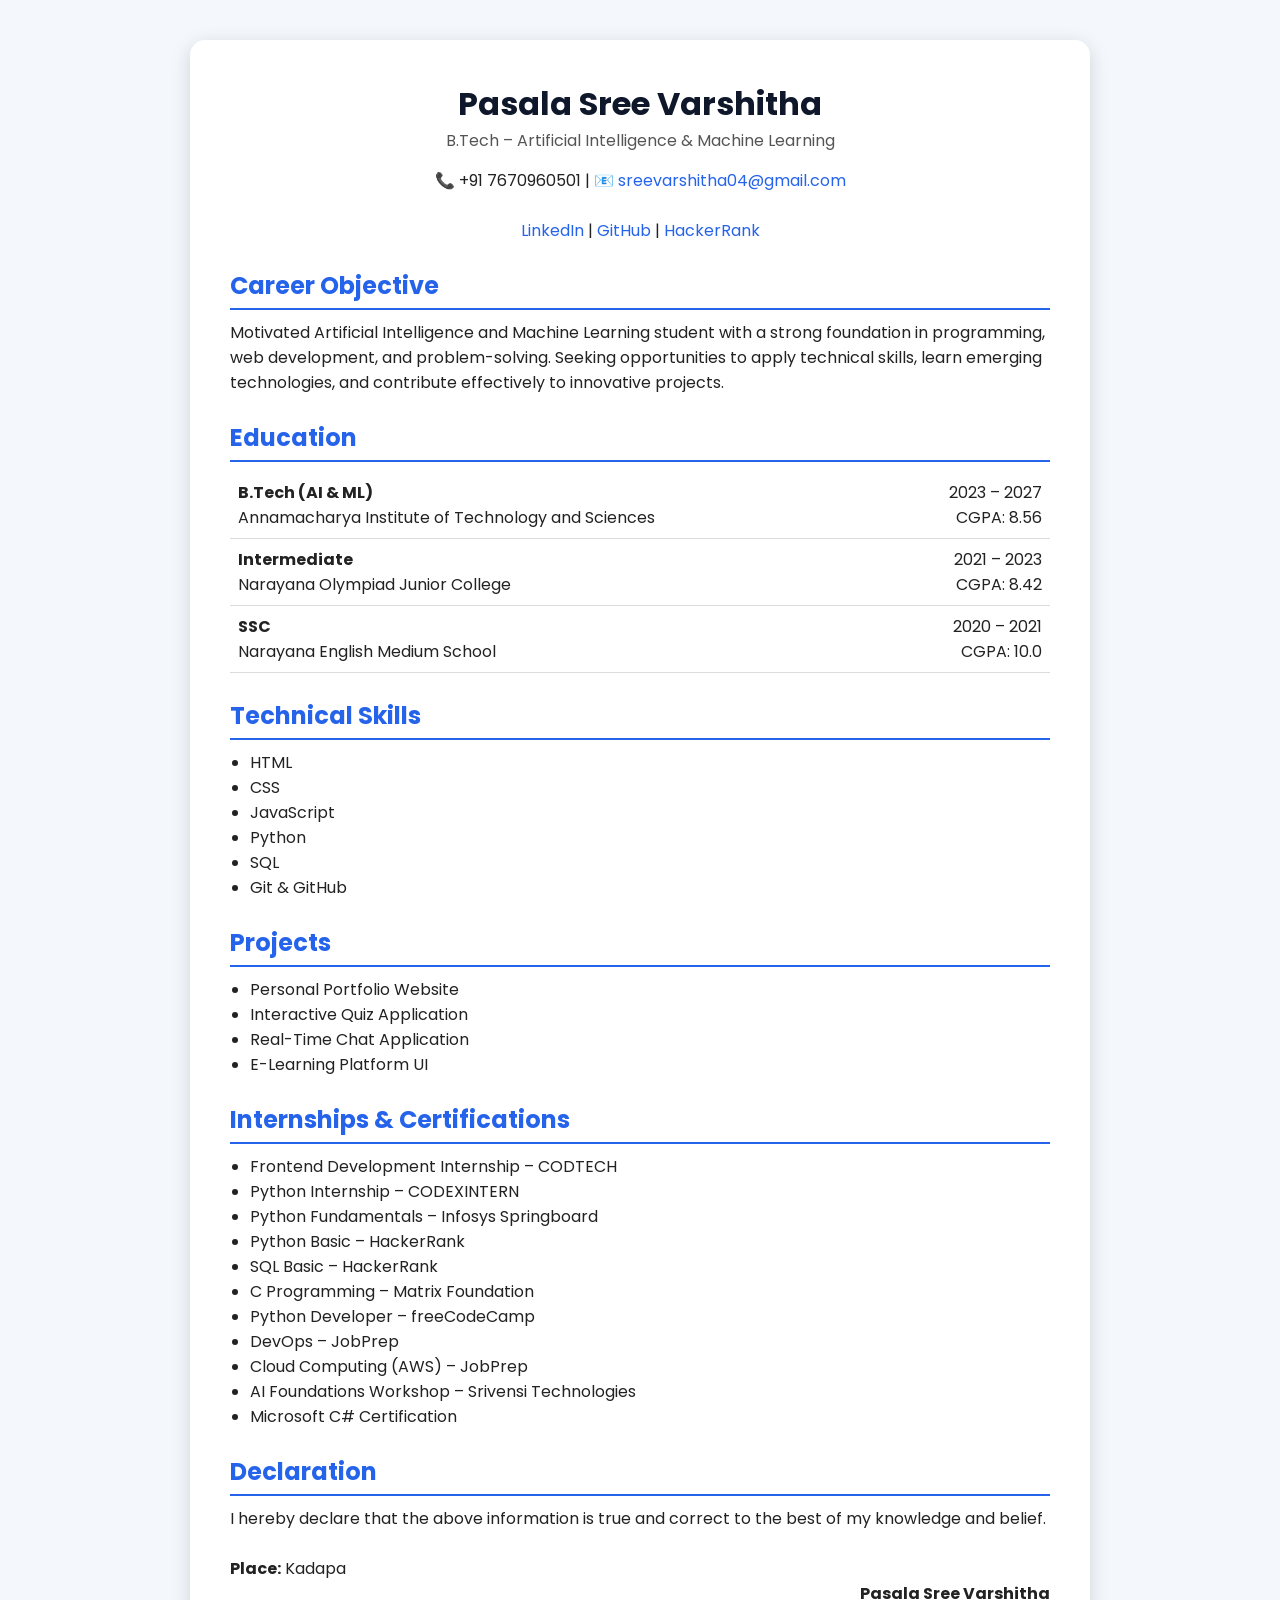
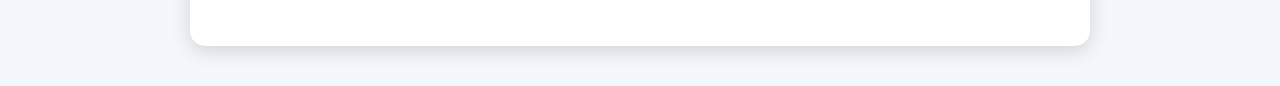
==== resume.html @ 8dc1ac53 "Add files via upload" ====
<!DOCTYPE html>
<html lang="en">
<head>
<meta charset="UTF-8">
<meta name="viewport" content="width=device-width, initial-scale=1.0">
<title>Pasala Sree Varshitha | Resume</title>

<link href="https://fonts.googleapis.com/css2?family=Poppins:wght@300;400;500;600;700&display=swap" rel="stylesheet">

<style>
*{
    margin:0;
    padding:0;
    box-sizing:border-box;
    font-family:'Poppins',sans-serif;
}

body{
    background:#f4f7fb;
    padding:40px;
    color:#222;
}

.resume{
    max-width:900px;
    margin:auto;
    background:#fff;
    padding:40px;
    border-radius:15px;
    box-shadow:0 5px 20px rgba(0,0,0,.15);
}

h1{
    text-align:center;
    color:#0f172a;
}

.subtitle{
    text-align:center;
    color:#555;
    margin-bottom:15px;
}

.contact{
    text-align:center;
    margin-bottom:25px;
}

.contact a{
    color:#2563eb;
    text-decoration:none;
}

h2{
    color:#2563eb;
    margin-top:25px;
    margin-bottom:10px;
    border-bottom:2px solid #2563eb;
    padding-bottom:5px;
}

ul{
    padding-left:20px;
}

table{
    width:100%;
    border-collapse:collapse;
}

table td{
    padding:8px;
    border-bottom:1px solid #ddd;
}

.right{
    text-align:right;
}
</style>
</head>

<body>

<div class="resume">

<h1>Pasala Sree Varshitha</h1>

<p class="subtitle">
B.Tech – Artificial Intelligence & Machine Learning
</p>

<div class="contact">
📞 +91 7670960501 |
📧 <a href="mailto:sreevarshitha04@gmail.com">sreevarshitha04@gmail.com</a><br><br>

<a href="https://www.linkedin.com/in/sree-varshitha-b7a58634a" target="_blank">LinkedIn</a> |
<a href="https://github.com/Sree-Varshitha2" target="_blank">GitHub</a> |
<a href="https://www.hackerrank.com/" target="_blank">HackerRank</a>
</div>

<h2>Career Objective</h2>

<p>
Motivated Artificial Intelligence and Machine Learning student with a strong foundation in programming, web development, and problem-solving. Seeking opportunities to apply technical skills, learn emerging technologies, and contribute effectively to innovative projects.
</p>

<h2>Education</h2>

<table>
<tr>
<td><b>B.Tech (AI & ML)</b><br>Annamacharya Institute of Technology and Sciences</td>
<td class="right">2023 – 2027<br>CGPA: 8.56</td>
</tr>

<tr>
<td><b>Intermediate</b><br>Narayana Olympiad Junior College</td>
<td class="right">2021 – 2023<br>CGPA: 8.42</td>
</tr>

<tr>
<td><b>SSC</b><br>Narayana English Medium School</td>
<td class="right">2020 – 2021<br>CGPA: 10.0</td>
</tr>
</table>

<h2>Technical Skills</h2>

<ul>
<li>HTML</li>
<li>CSS</li>
<li>JavaScript</li>
<li>Python</li>
<li>SQL</li>
<li>Git & GitHub</li>
</ul>

<h2>Projects</h2>

<ul>
<li>Personal Portfolio Website</li>
<li>Interactive Quiz Application</li>
<li>Real-Time Chat Application</li>
<li>E-Learning Platform UI</li>
</ul>

<h2>Internships & Certifications</h2>

<ul>
<li>Frontend Development Internship – CODTECH</li>
<li>Python Internship – CODEXINTERN</li>
<li>Python Fundamentals – Infosys Springboard</li>
<li>Python Basic – HackerRank</li>
<li>SQL Basic – HackerRank</li>
<li>C Programming – Matrix Foundation</li>
<li>Python Developer – freeCodeCamp</li>
<li>DevOps – JobPrep</li>
<li>Cloud Computing (AWS) – JobPrep</li>
<li>AI Foundations Workshop – Srivensi Technologies</li>
<li>Microsoft C# Certification</li>
</ul>

<h2>Declaration</h2>

<p>
I hereby declare that the above information is true and correct to the best of my knowledge and belief.
</p>

<br>

<p><b>Place:</b> Kadapa</p>

<p style="text-align:right;">
<b>Pasala Sree Varshitha</b>
</p>

</div>

</body>
</html>
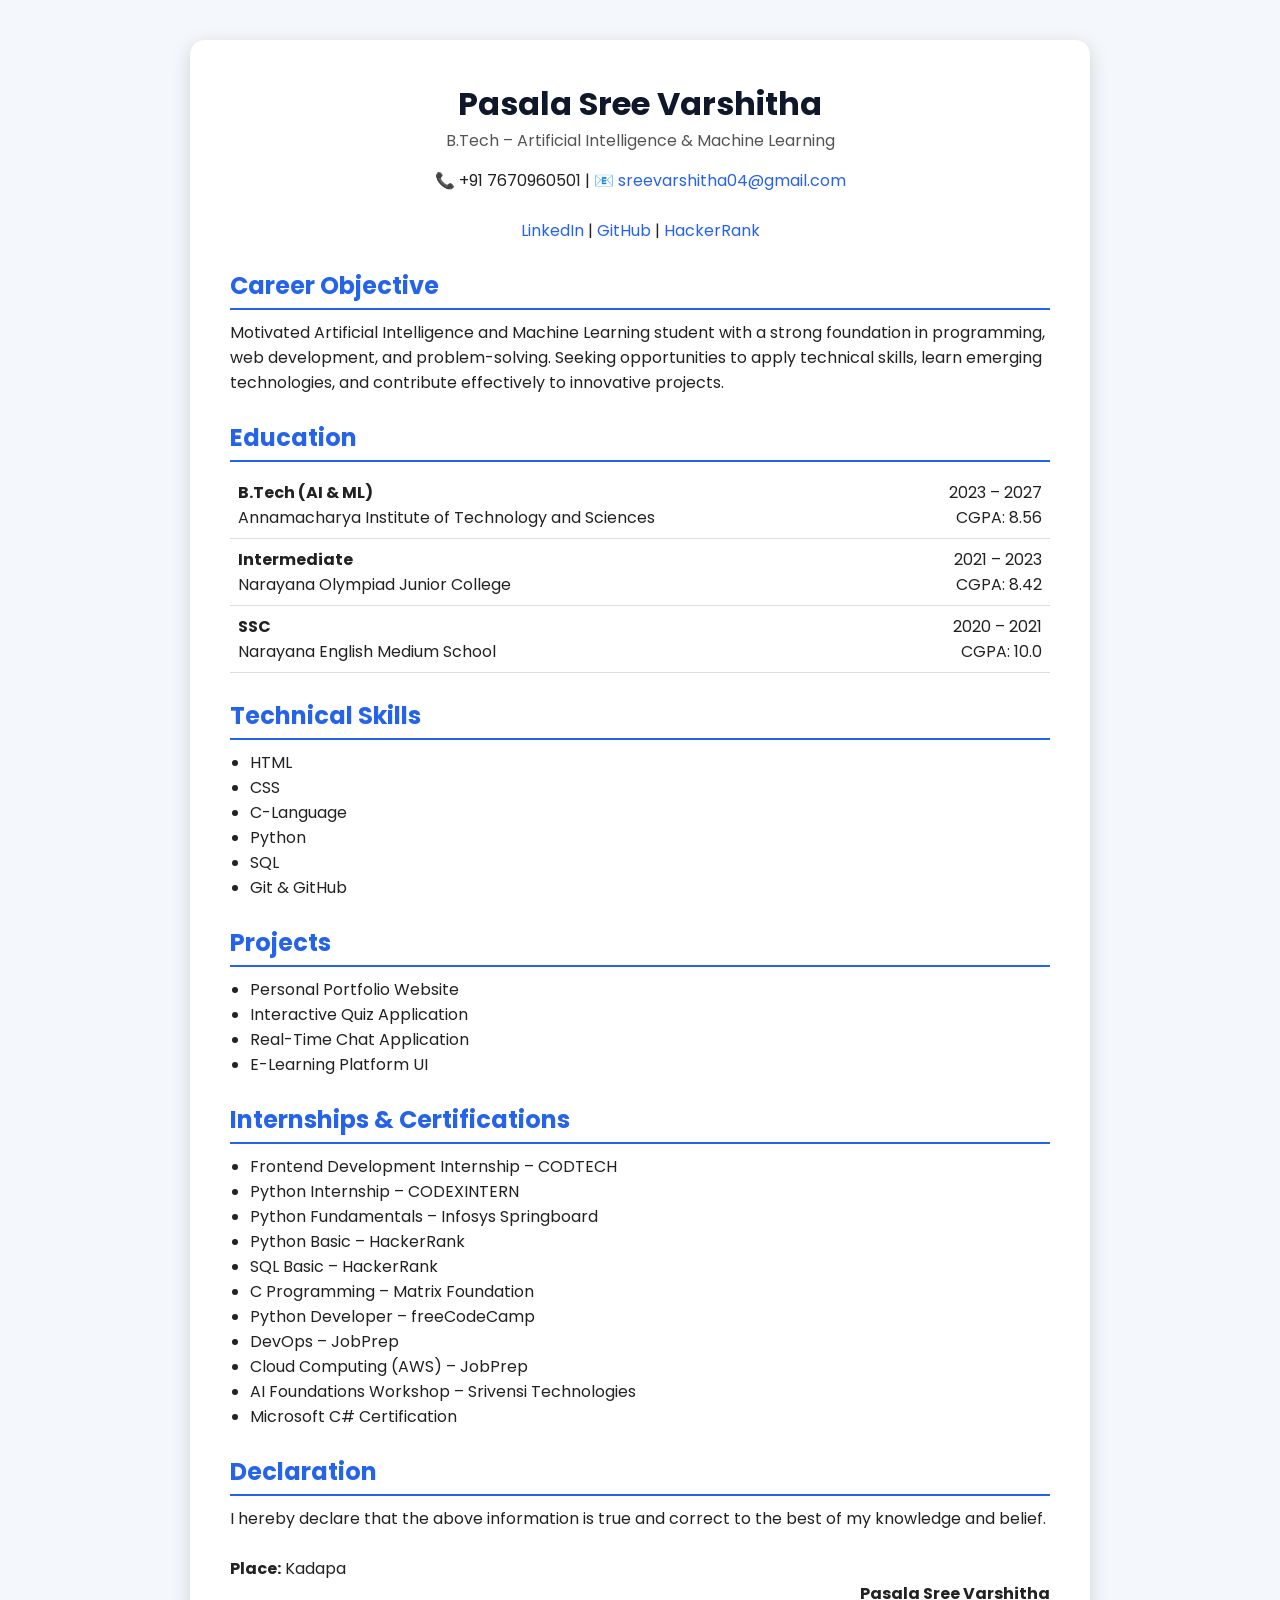
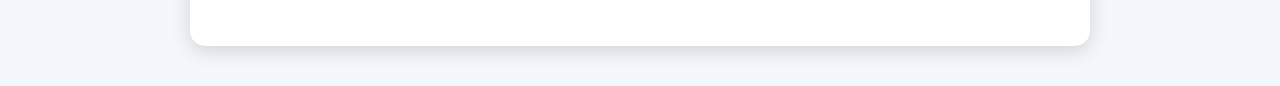
==== commit 7d5e2776: "Update resume.html" ====
--- a/resume.html
+++ b/resume.html
@@ -95,7 +95,7 @@
 
 <a href="https://www.linkedin.com/in/sree-varshitha-b7a58634a" target="_blank">LinkedIn</a> |
 <a href="https://github.com/Sree-Varshitha2" target="_blank">GitHub</a> |
-<a href="https://www.hackerrank.com/" target="_blank">HackerRank</a>
+<a href="https://www.hackerrank.com/profile/sreevarshitha04" target="_blank">HackerRank</a>
 </div>
 
 <h2>Career Objective</h2>
@@ -128,7 +128,7 @@
 <ul>
 <li>HTML</li>
 <li>CSS</li>
-<li>JavaScript</li>
+<li>C-Language</li>
 <li>Python</li>
 <li>SQL</li>
 <li>Git & GitHub</li>
@@ -176,4 +176,4 @@
 </div>
 
 </body>
-</html>+</html>
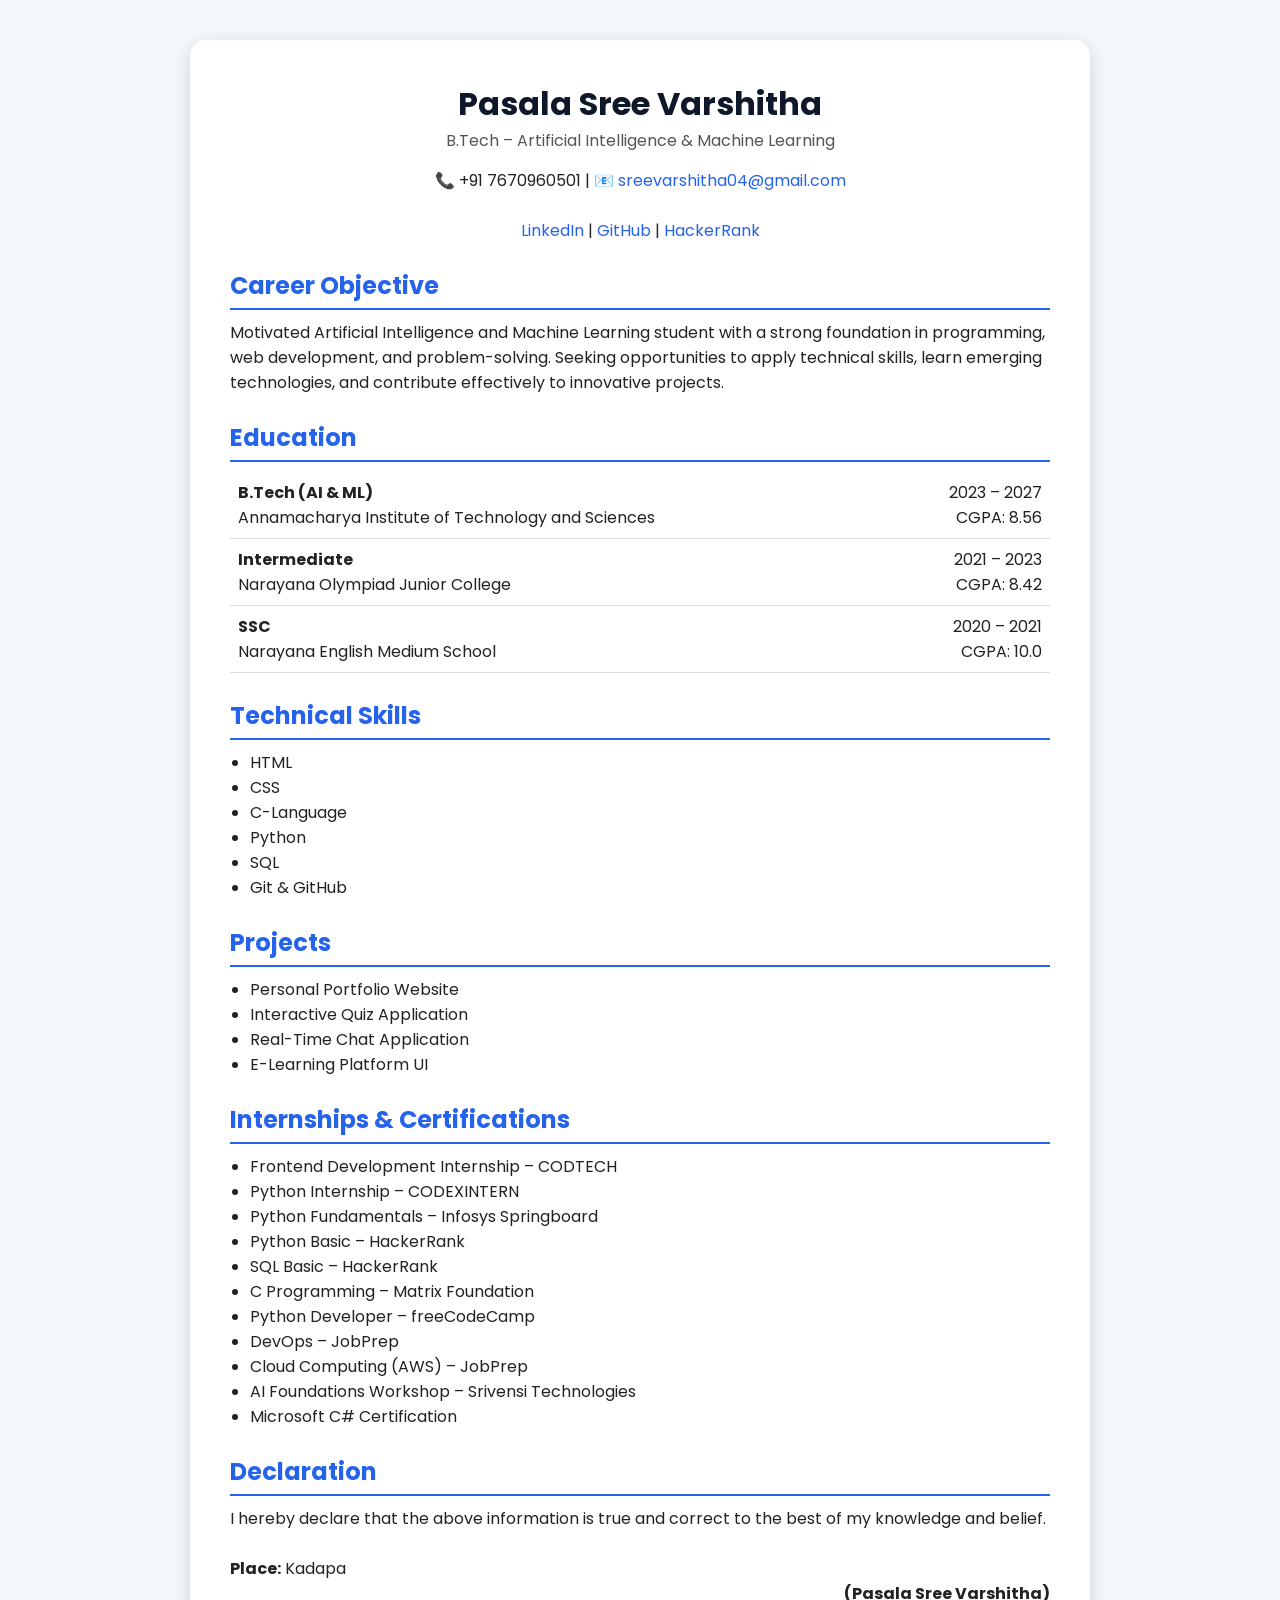
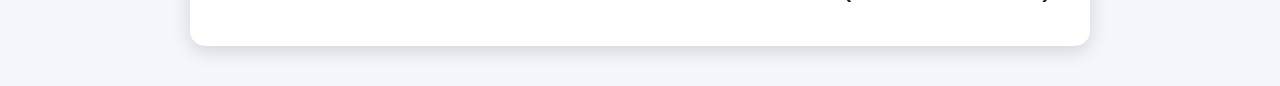
==== commit 1119873e: "Update resume.html" ====
--- a/resume.html
+++ b/resume.html
@@ -170,7 +170,7 @@
 <p><b>Place:</b> Kadapa</p>
 
 <p style="text-align:right;">
-<b>Pasala Sree Varshitha</b>
+<b>(Pasala Sree Varshitha)</b>
 </p>
 
 </div>
